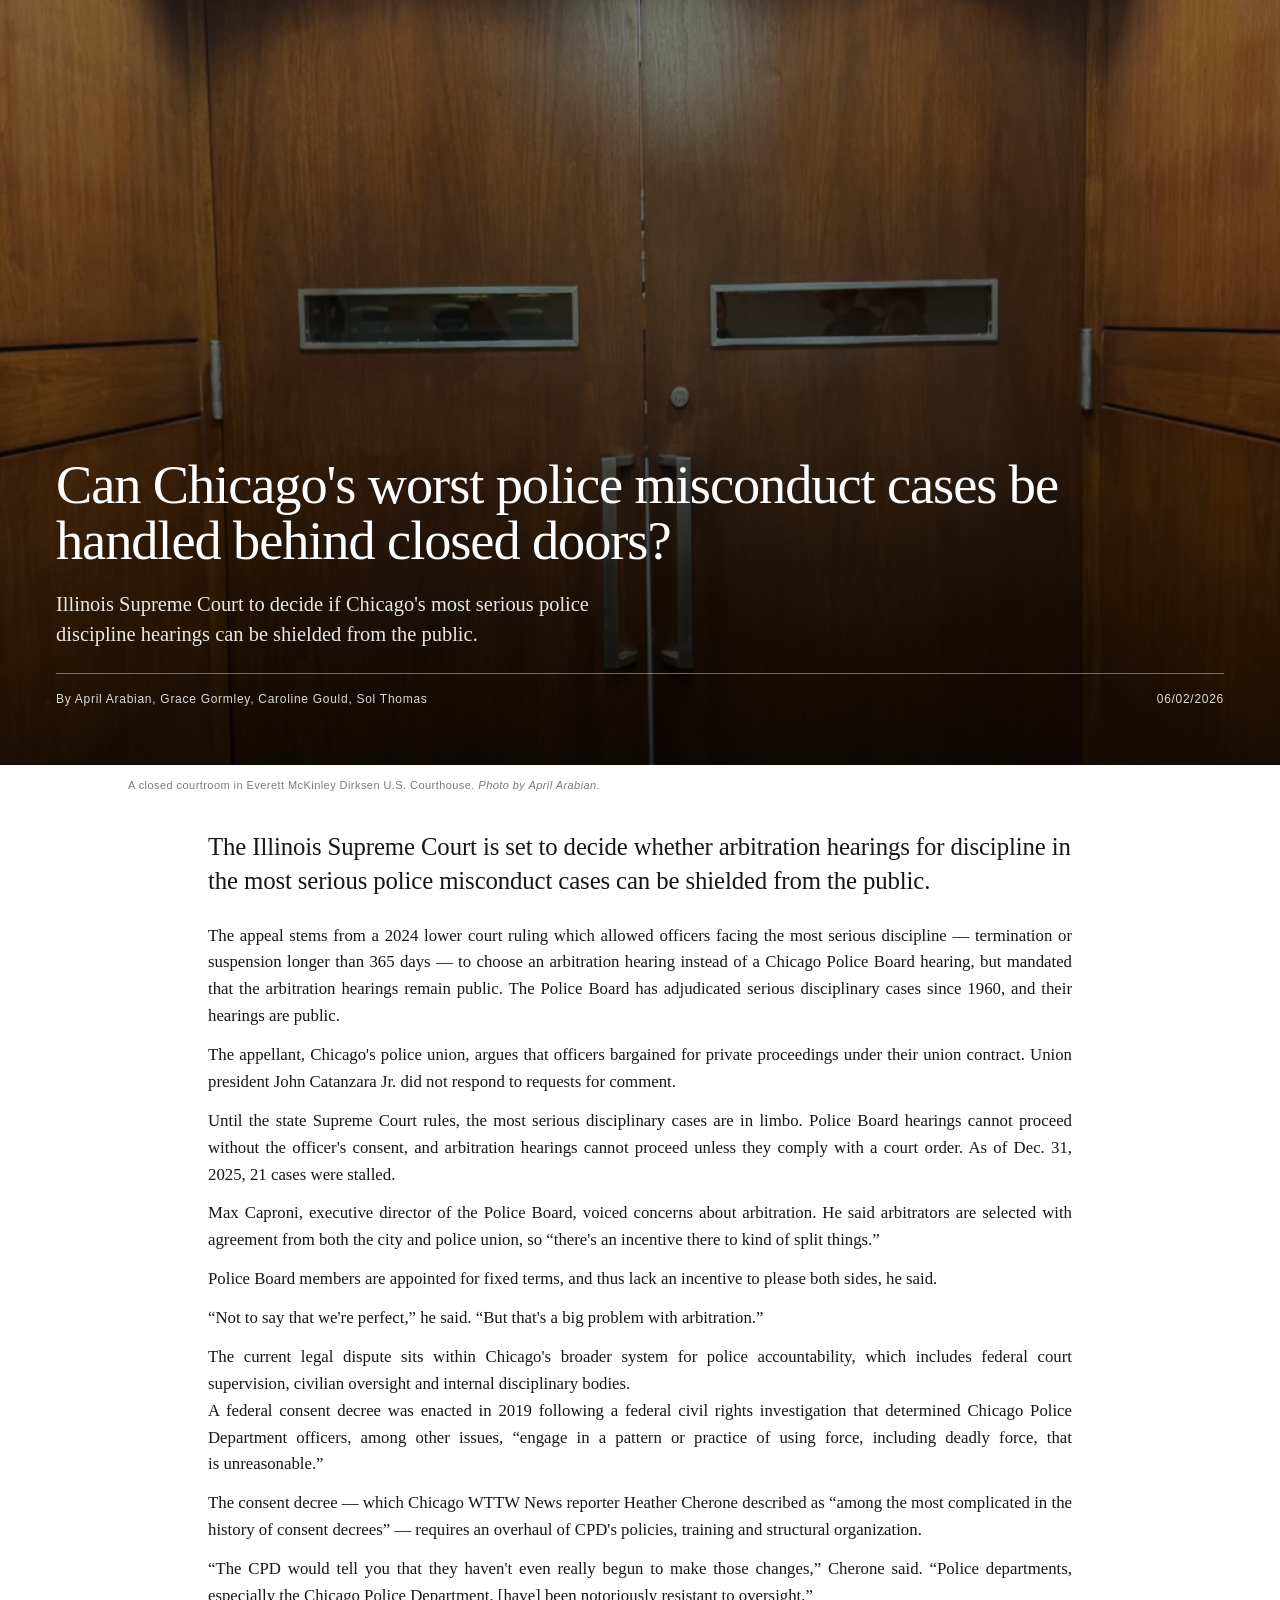
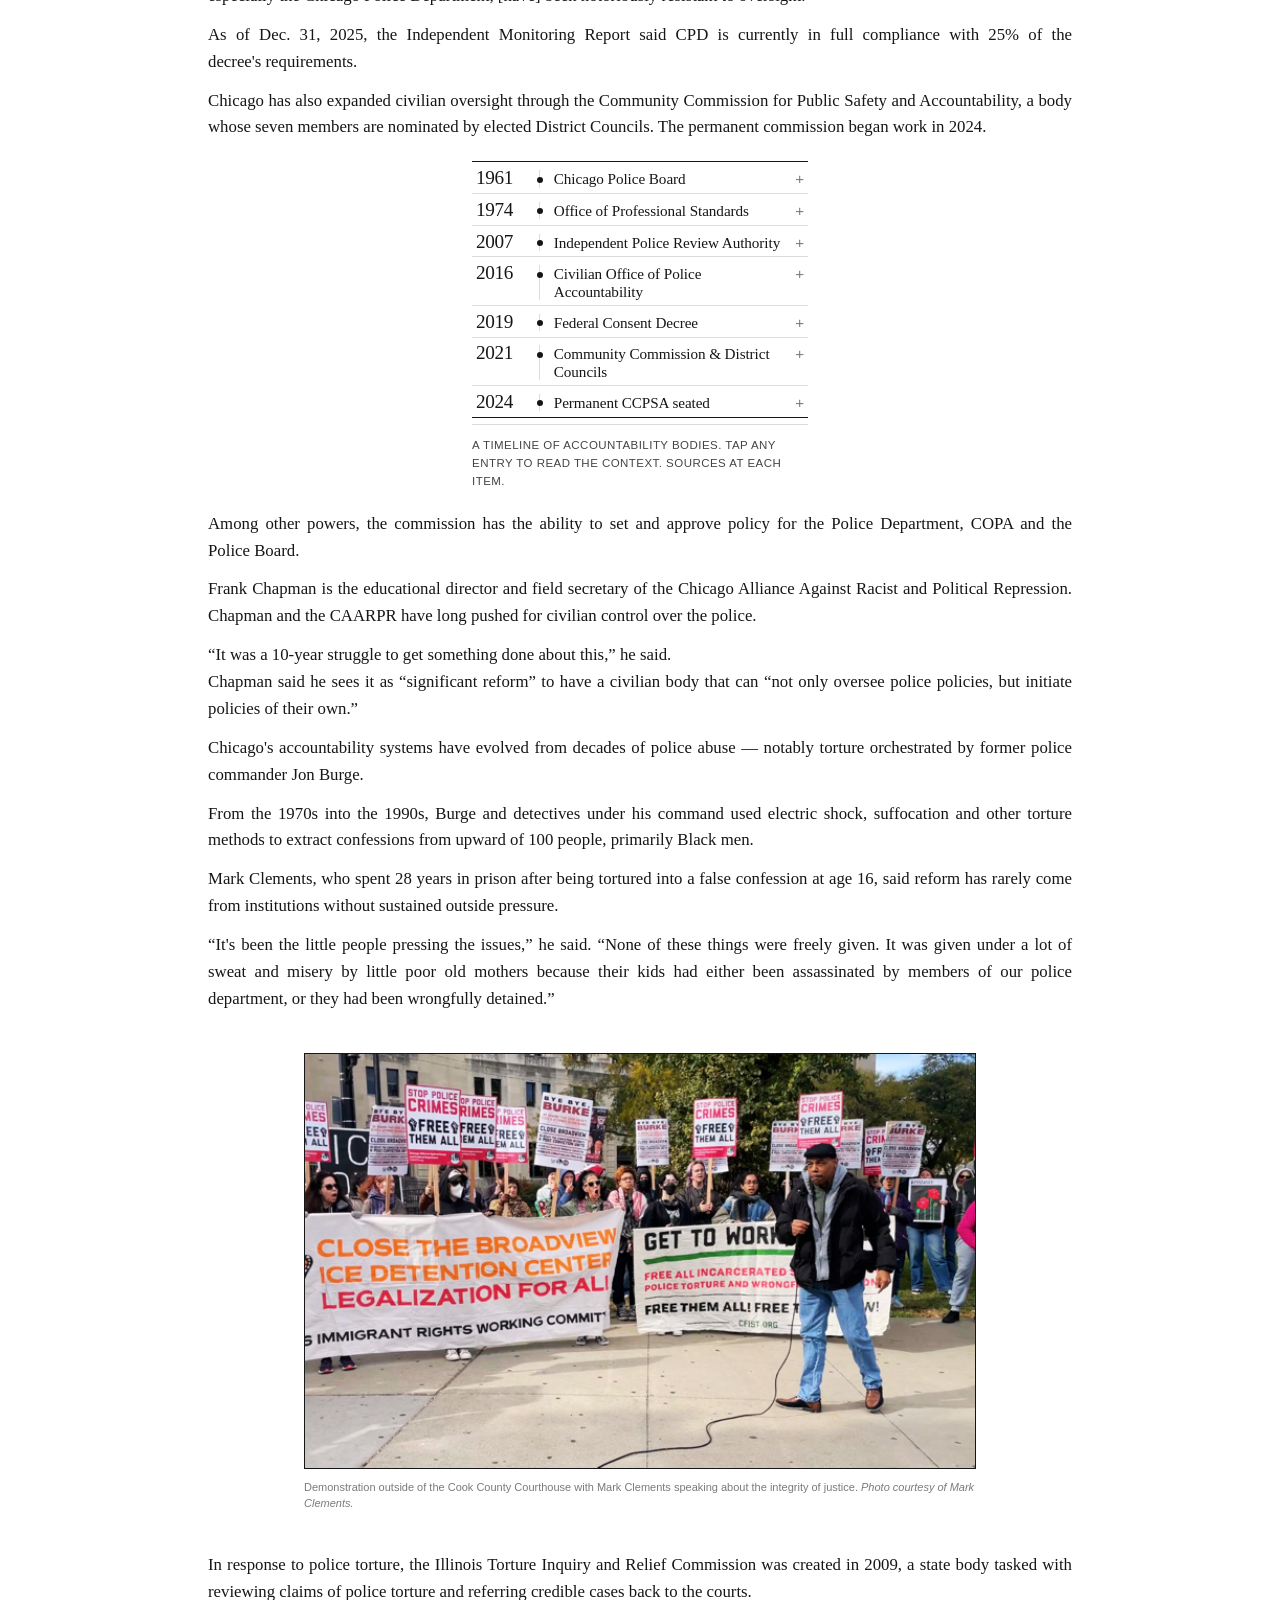
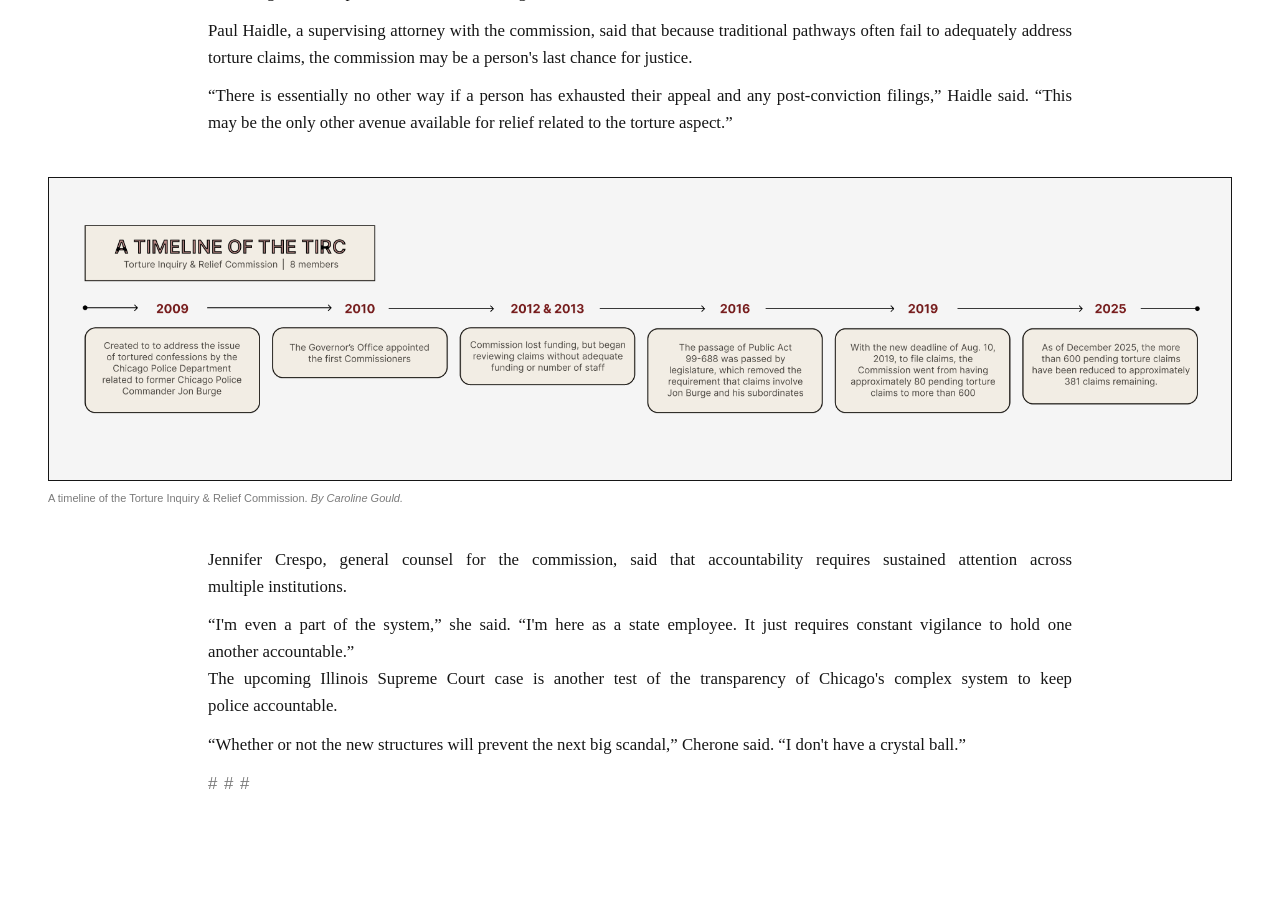
==== court-watchers-article.html @ cd98512e "Restructure as journalism article; archive unused assets Rebuilds the site as a narrative article (h" ====
<!doctype html>
<html lang="en">
<head>
  <meta charset="utf-8">
  <meta name="viewport" content="width=device-width,initial-scale=1">
  <title>Can Chicago's worst police misconduct cases be handled behind closed doors?</title>
  <meta name="description" content="The Illinois Supreme Court is set to decide whether arbitration hearings for the most serious Chicago police discipline cases can be shielded from the public.">

  <style>
/* =========================================================================
   FILE 01 / CHICAGO POLICE / styles.css
   Editorial-brutalist FOIA dossier. Ivory paper, heavy ink, redaction motif.
   ========================================================================= */

:root {
  --paper: #FFFFFF;
  --paper-shadow: #F4F4F4;
  --ink: #161616;
  --ink-secondary: #444444;
  --ink-tertiary: #7A7A7A;
  --rule: rgba(22, 22, 22, 0.15);
  --rule-strong: rgba(22, 22, 22, 0.4);
  --redact: #161616;
  --blood: #7A1F1F;
  --crew-burge: #161616;
  --crew-guevara: #7A1F1F;
  --crew-other: #B8B8B8;

  --serif-display: Georgia, "Times New Roman", serif;
  --serif-body: Georgia, "Times New Roman", serif;
  --mono: -apple-system, BlinkMacSystemFont, "Segoe UI", Roboto, "Helvetica Neue", Arial, sans-serif;

  --measure: 38rem;
  --gutter: clamp(1.25rem, 4vw, 3rem);
  --section-pad: clamp(5rem, 11vh, 9rem);
}

* { box-sizing: border-box; }

html { scroll-behavior: smooth; }

@media (prefers-reduced-motion: reduce) {
  html { scroll-behavior: auto; }
  *, *::before, *::after { animation-duration: 0.001ms !important; transition-duration: 0.001ms !important; }
}

body {
  margin: 0;
  background: var(--paper);
  color: var(--ink);
  font-family: var(--serif-body);
  font-size: 18px;
  line-height: 1.55;
  font-feature-settings: "kern", "liga", "onum";
  text-rendering: optimizeLegibility;
  -webkit-font-smoothing: antialiased;
  overflow-x: hidden;
}

a { color: var(--ink); text-underline-offset: 3px; text-decoration-thickness: 1px; }
a:hover { text-decoration-thickness: 2px; }

::selection { background: var(--ink); color: var(--paper); }

/* -- Paper grain overlay (disabled for clean white background) ----------- */
.grain { display: none; }

/* -- File label removed -------------------------------------------------- */
.file-label { display: none; }

/* -- Main typography ------------------------------------------------------- */
.story__title {
  font-family: var(--serif-display);
  font-weight: 400;
  font-size: clamp(2rem, 5.2vw, 3.6rem);
  line-height: 1.02;
  letter-spacing: -0.018em;
  margin: 0 0 1.6rem;
  font-variation-settings: "opsz" 80;
}

.lede {
  font-size: clamp(1.1rem, 1.6vw, 1.3rem);
  line-height: 1.5;
  color: var(--ink);
  font-style: normal;
  border-left: 2px solid var(--ink);
  padding-left: 1.25rem;
  margin: 0 0 1.8rem;
}

.prose {
  max-width: var(--measure);
  margin: 0 auto 3rem;
  padding: 0 var(--gutter);
  width: 100%;
}
.prose--narrow { max-width: 34rem; }
.prose p { margin: 0 0 1.2rem; }
.prose strong { font-weight: 400; }
.prose em { font-style: italic; }

.pull {
  font-family: var(--serif-display);
  font-weight: 400;
  font-style: italic;
  font-size: clamp(1.4rem, 3vw, 2.1rem);
  line-height: 1.2;
  margin: 2.5rem 0;
  color: var(--ink);
  border-top: 1px solid var(--ink);
  border-bottom: 1px solid var(--ink);
  padding: 1.4rem 0;
  text-align: left;
}
.pull--blood { color: var(--blood); border-color: var(--blood); }

.ink-tag {
  font-family: var(--mono);
  font-size: 0.78em;
  letter-spacing: 0.05em;
  text-transform: uppercase;
  padding: 0.05em 0.45em;
  background: var(--ink);
  color: var(--paper);
  border-radius: 1px;
  white-space: nowrap;
}
.ink-tag--guevara { background: var(--blood); }

/* -- Simple-code download button ------------------------------------------ */
.simple-code-btn {
  display: inline-flex;
  align-items: center;
  gap: 0.5rem;
  margin-top: 1rem;
  padding: 0.3rem 0.7rem 0.32rem;
  font-family: var(--mono);
  font-size: 0.72rem;
  letter-spacing: 0.08em;
  text-transform: uppercase;
  color: var(--ink);
  background: transparent;
  border: 1px solid var(--ink);
  border-radius: 1px;
  text-decoration: none;
  vertical-align: 2px;
  transition: background 0.15s ease, color 0.15s ease;
}
.simple-code-btn:hover,
.simple-code-btn:focus-visible {
  background: var(--ink);
  color: var(--paper);
  outline: none;
}
.simple-code-btn__tag {
  font-weight: 400;
  font-size: 0.85rem;
  line-height: 1;
}

/* -- Chapter mark --------------------------------------------------------- */
.chapter {
  display: grid;
  grid-template-columns: auto 1fr auto;
  align-items: center;
  gap: 1.25rem;
  max-width: 70rem;
  margin: 0 auto 2.5rem;
  padding: 0 var(--gutter);
}
.chapter__number {
  font-family: var(--serif-display);
  font-weight: 400;
  font-size: clamp(4rem, 10vw, 6rem);
  line-height: 0.85;
  letter-spacing: -0.04em;
  color: var(--ink);
  font-variation-settings: "opsz" 144;
}
.chapter__rule { height: 1px; background: var(--ink); align-self: end; margin-bottom: 1.2rem; }
.chapter__kicker {
  font-family: var(--mono);
  font-size: 12px;
  letter-spacing: 0.14em;
  text-transform: uppercase;
  color: var(--ink-secondary);
  align-self: end;
  margin-bottom: 1.2rem;
}

/* -- Sections -------------------------------------------------------------- */
.story {
  padding-top: var(--section-pad);
  padding-bottom: var(--section-pad);
  border-top: 1px solid var(--rule);
  position: relative;
}
.story--centerpiece { background: linear-gradient(to bottom, var(--paper) 0%, var(--paper-shadow) 60%, var(--paper) 100%); }
.story--sources { border-top: 2px solid var(--ink); }
.story--kicker { border-top: none; padding-top: 0; }
.story--article { border-top: none; }

/* -- Cover ---------------------------------------------------------------- */
.cover {
  min-height: 100vh;
  display: grid;
  grid-template-rows: auto 1fr auto auto;
  padding: 6rem var(--gutter) 3rem;
  position: relative;
  border-bottom: 1px solid var(--rule);
}
.cover__stamp {
  font-family: var(--mono);
  font-size: 11px;
  letter-spacing: 0.18em;
  text-transform: uppercase;
  display: flex;
  gap: 1.5rem;
  align-self: start;
  justify-self: end;
  border: 1.5px solid var(--ink);
  padding: 0.6rem 1rem;
  color: var(--ink);
  transform: rotate(-1.5deg);
}
.cover__title {
  font-family: var(--serif-display);
  font-weight: 400;
  font-size: clamp(2rem, 5.5vw, 4.5rem);
  line-height: 0.95;
  letter-spacing: -0.025em;
  margin: 2rem 0;
  font-variation-settings: "opsz" 144;
  color: var(--ink);
  align-self: center;
}
.cover__line { display: block; }
.cover__line--1 { font-weight: 400; font-style: italic; font-size: 0.42em; letter-spacing: 0.02em; color: var(--ink-secondary); margin-bottom: 0.4em; }
.cover__line--3 { padding-left: 1.2em; }
.cover__line--4 em { font-weight: 400; font-style: italic; color: var(--blood); }
.cover__line--5 { font-size: 0.42em; font-weight: 400; font-style: italic; color: var(--ink-secondary); letter-spacing: 0.02em; margin-top: 0.4em; padding-left: 1.2em; }
.cover__line--6 { font-size: 0.42em; font-weight: 400; font-style: italic; color: var(--ink-secondary); letter-spacing: 0.02em; padding-left: 1.2em; }
.cover__deck {
  max-width: 32rem;
  font-size: 1.1rem;
  line-height: 1.55;
  color: var(--ink-secondary);
  margin: 0;
}
.cover__meta {
  display: grid;
  grid-template-columns: repeat(auto-fit, minmax(11rem, 1fr));
  gap: 0.8rem 2rem;
  margin-top: 2.5rem;
  padding-top: 1.2rem;
  border-top: 1px solid var(--ink);
  font-family: var(--mono);
  font-size: 12px;
  letter-spacing: 0.04em;
  text-transform: uppercase;
}
.cover__meta > div { display: flex; flex-direction: column; gap: 0.25rem; }
.cover__meta-label { color: var(--ink-tertiary); font-size: 10px; }

/* -- Charts (shared) ------------------------------------------------------ */
.chart {
  margin: 2.5rem auto 2rem;
  padding: 0 var(--gutter);
  max-width: 78rem;
}
.chart--ledger { max-width: 92rem; }
.chart--inversion { max-width: 84rem; }
.chart--categories { max-width: 70rem; }
.chart--censored { max-width: 70rem; }

.chart__canvas { width: 100%; }
.chart__canvas svg { display: block; width: 100%; height: auto; overflow: visible; }

.chart__cap {
  margin-top: 1rem;
  font-family: var(--mono);
  font-size: 11.5px;
  letter-spacing: 0.04em;
  text-transform: uppercase;
  color: var(--ink-secondary);
  display: flex;
  gap: 0.9rem;
  align-items: baseline;
  border-top: 1px solid var(--rule);
  padding-top: 0.75rem;
}
.chart__cap-num {
  font-weight: 400;
  color: var(--ink);
  border-right: 1px solid var(--rule-strong);
  padding-right: 0.9rem;
  flex-shrink: 0;
}

/* -- D3 chart text styling ------------------------------------------------ */
.chart text {
  font-family: var(--mono);
  font-size: 11px;
  fill: var(--ink-secondary);
  letter-spacing: 0.04em;
}
.chart .axis-tick { fill: var(--ink-tertiary); font-size: 10.5px; text-transform: uppercase; }
.chart .annotation { fill: var(--ink); font-size: 11.5px; }
.chart .annotation--name { font-family: var(--serif-display); font-size: 14px; font-style: italic; font-weight: 400; }
.chart .annotation--blood { fill: var(--blood); }
.chart .axis path, .chart .axis line { stroke: var(--rule); shape-rendering: crispEdges; }
.chart .axis-base { stroke: var(--ink); stroke-width: 1; }

/* -- §01 LEDGER specific -------------------------------------------------- */
.chart--ledger .dot { transition: r 0.15s ease; }
.chart--ledger .leader { stroke: var(--ink); stroke-width: 0.6; fill: none; }
.chart--ledger .leader--blood { stroke: var(--blood); }

/* -- §02 CENSORED specific ------------------------------------------------ */
.chart--censored .redact-bar {
  cursor: pointer;
  transition: opacity 0.4s ease;
}
.chart--censored .redact-bar.is-revealed { opacity: 0.18; }
.chart--censored .redact-label {
  font-family: var(--mono);
  font-size: 12px;
  fill: var(--paper);
  letter-spacing: 0.1em;
  text-transform: uppercase;
  font-weight: 400;
  pointer-events: none;
}
.chart--censored .redact-label tspan { display: block; }
.chart--censored .bar { fill: var(--ink); }
.chart--censored .bar-pre { fill: var(--ink-tertiary); }
.chart--censored .reveal-hint {
  font-family: var(--mono);
  font-size: 10.5px;
  fill: var(--ink-secondary);
  letter-spacing: 0.1em;
  text-transform: uppercase;
}

/* -- §03 INVERSION specific ----------------------------------------------- */
.chart--inversion .band-rule { stroke: var(--rule); stroke-width: 0.5; stroke-dasharray: 2 3; }
.chart--inversion .ramp-line { fill: none; stroke: var(--ink); stroke-width: 1.5; }
.chart--inversion .ramp-dot { fill: var(--ink); }
.chart--inversion .ramp-dot--blood { fill: var(--blood); }
.chart--inversion .stack-segment { stroke: var(--paper); stroke-width: 1; }
.chart--inversion .stack-label { fill: var(--paper); font-weight: 400; font-size: 11px; }
.chart--inversion .stack-label--outside { fill: var(--ink); }
.chart--inversion .ramp-callout-num {
  font-family: var(--serif-display);
  font-size: 28px;
  font-weight: 400;
  fill: var(--ink);
  font-variation-settings: "opsz" 144;
}
.chart--inversion .ramp-callout-num--blood { fill: var(--blood); }

/* -- §04 CATEGORIES specific ---------------------------------------------- */
.chart--categories .cat-bar-burge { fill: var(--ink); }
.chart--categories .cat-bar-guevara { fill: var(--blood); }
.chart--categories .cat-label {
  font-family: var(--serif-body);
  font-size: 13px;
  fill: var(--ink);
  letter-spacing: 0;
  text-transform: none;
}
.chart--categories .cat-count {
  font-family: var(--mono);
  font-size: 11px;
  fill: var(--ink-secondary);
}
.chart--categories .connector {
  fill: none;
  stroke: var(--ink);
  stroke-width: 0.6;
  stroke-opacity: 0.55;
}
.chart--categories .crew-header {
  font-family: var(--mono);
  font-size: 12px;
  letter-spacing: 0.15em;
  text-transform: uppercase;
  font-weight: 400;
}

/* -- §05 LOOKUP ----------------------------------------------------------- */
.lookup {
  max-width: 70rem;
  margin: 0 auto;
  padding: 0 var(--gutter);
}
.lookup__search {
  display: flex;
  align-items: stretch;
  border: 1.5px solid var(--ink);
  background: var(--paper);
  margin-bottom: 0.5rem;
}
.lookup__label {
  font-family: var(--mono);
  font-size: 11px;
  letter-spacing: 0.18em;
  text-transform: uppercase;
  padding: 0.85rem 1rem;
  background: var(--ink);
  color: var(--paper);
  display: flex;
  align-items: center;
}
.lookup__search input {
  flex: 1;
  border: 0;
  background: transparent;
  font-family: var(--serif-body);
  font-size: 1.05rem;
  padding: 0.65rem 1rem;
  color: var(--ink);
  outline: none;
}
.lookup__search input::placeholder { color: var(--ink-tertiary); font-style: italic; }
.lookup__count {
  font-family: var(--mono);
  font-size: 11px;
  letter-spacing: 0.1em;
  text-transform: uppercase;
  color: var(--ink-secondary);
  margin-bottom: 1rem;
  text-align: right;
}
.lookup__table-wrap {
  max-height: 70vh;
  overflow: auto;
  border-top: 1px solid var(--ink);
  border-bottom: 1px solid var(--ink);
}
.lookup table {
  width: 100%;
  border-collapse: collapse;
  font-family: var(--serif-body);
  font-size: 15px;
}
.lookup th {
  position: sticky;
  top: 0;
  background: var(--paper);
  z-index: 1;
  text-align: left;
  font-family: var(--mono);
  font-size: 10.5px;
  letter-spacing: 0.14em;
  text-transform: uppercase;
  font-weight: 400;
  color: var(--ink);
  padding: 0.8rem 0.75rem 0.6rem;
  border-bottom: 1.5px solid var(--ink);
}
.lookup td {
  padding: 0.55rem 0.75rem;
  border-bottom: 1px solid var(--rule);
  vertical-align: baseline;
}
.lookup tr.is-crew { background: rgba(21, 19, 15, 0.04); }
.lookup .num { font-family: var(--mono); font-size: 13.5px; font-variant-numeric: tabular-nums; }
.lookup .num--blood { color: var(--blood); }
.lookup .rank { color: var(--ink-tertiary); width: 4rem; }
.lookup .rank a { text-decoration: none; color: inherit; }
.lookup .rank a:hover { color: var(--ink); text-decoration: underline; }
.lookup .name { font-weight: 400; }
.lookup .crew-badge {
  display: inline-block;
  font-family: var(--mono);
  font-size: 10px;
  letter-spacing: 0.1em;
  text-transform: uppercase;
  padding: 0.1em 0.45em;
  margin-left: 0.5em;
  vertical-align: 1px;
  border-radius: 1px;
  color: var(--paper);
}
.lookup .crew-badge--burge { background: var(--ink); }
.lookup .crew-badge--guevara { background: var(--blood); }
.lookup .empty {
  padding: 2rem 1rem;
  text-align: center;
  font-style: italic;
  color: var(--ink-secondary);
}

/* -- §04 COMPLIANCE ------------------------------------------------------- */
.chart--compliance { max-width: 72rem; }
.chart--compliance .compliance-label {
  font-family: var(--serif-body);
  font-size: 14px;
  fill: var(--ink);
  letter-spacing: 0;
  text-transform: none;
}
.chart--compliance .compliance-sub {
  font-family: var(--mono);
  font-size: 10.5px;
  fill: var(--ink-tertiary);
  letter-spacing: 0.08em;
  text-transform: uppercase;
}
.chart--compliance .compliance-pct {
  font-family: var(--mono);
  font-size: 11px;
  letter-spacing: 0.04em;
}

/* -- §05 ACCOUNTABILITY MAP ----------------------------------------------- */
.chart--map { max-width: 78rem; }

.map__legend {
  display: flex;
  flex-wrap: wrap;
  gap: 1.5rem 2rem;
  font-family: var(--mono);
  font-size: 11px;
  letter-spacing: 0.08em;
  text-transform: uppercase;
  color: var(--ink-secondary);
  margin-bottom: 1.4rem;
  padding-bottom: 1rem;
  border-bottom: 1px solid var(--rule);
}
.map__legend-item { display: inline-flex; align-items: center; gap: 0.55rem; }
.map__swatch {
  display: inline-block;
  width: 28px;
  height: 0;
  border-top: 2px solid var(--ink);
}
.map__swatch--dashed { border-top-style: dashed; }
.map__swatch--blood  { border-top-color: var(--blood); }

.map__svg { width: 100%; height: auto; display: block; }
.map__img { display: block; width: 100%; height: auto; }

/* Inline figure variants: sit centered in the flow, no wrapping */
.chart--inline {
  float: none;
  width: 100%;
  max-width: 36rem;
  margin: 1.25rem auto;
  display: block;
}
.chart--inline .chart__cap { margin-top: 0.4rem; }

.article-photo--inline {
  float: none;
  width: 100%;
  max-width: 36rem;
  margin: 1.25rem auto;
  padding: 0;
  display: block;
}
.article-photo.article-photo--wide {
  width: calc(100vw - 6rem);
  max-width: calc(100vw - 6rem);
  padding: 0;
  margin-left: calc(50% - 50vw + 3rem);
  margin-right: calc(50% - 50vw + 3rem);
}

/* Timeline inline variant — narrower year column, smaller text, tighter rhythm */
.chart--timeline.chart--inline {
  width: 28rem;
  max-width: 50%;
}
.chart--timeline.chart--inline .timeline { font-size: 0.85em; }
.chart--timeline.chart--inline .timeline__entry {
  grid-template-columns: 3.2rem 1fr;
  gap: 0.75rem;
  padding: 0.3rem 0.25rem;
  align-items: baseline;
}
.chart--timeline.chart--inline .timeline__year {
  font-size: 1.2rem;
  padding-top: 0;
  line-height: 1.1;
}
.chart--timeline.chart--inline .timeline__body { padding-left: 0.85rem; border-left-color: var(--rule); }
.chart--timeline.chart--inline .timeline__body::before { top: 0.4rem; width: 6px; height: 6px; left: -3.5px; }
.chart--timeline.chart--inline .timeline__title {
  font-size: 0.95rem;
  line-height: 1.15;
}
.chart--timeline.chart--inline .timeline__title::after { font-size: 0.95rem; }
.chart--timeline.chart--inline .timeline__body p { font-size: 0.82rem; line-height: 1.45; text-align: left; hyphens: manual; }
.chart--timeline.chart--inline .timeline__body[open] .timeline__title { margin-bottom: 0.35rem; }

@media (max-width: 720px) {
  .chart--inline,
  .article-photo--inline,
  .chart--timeline.chart--inline {
    float: none;
    width: auto;
    max-width: none;
    margin: 1.5rem 0;
  }
  .chart--timeline.chart--inline .timeline__entry {
    grid-template-columns: 6rem 1fr;
  }
}

.map__svg .map__box {
  fill: var(--paper);
  stroke: var(--ink);
  stroke-width: 1.25;
}
.map__svg .map__box--strong { stroke-width: 2; fill: var(--paper-shadow); }
.map__svg .map__box--inner { fill: rgba(21, 19, 15, 0.04); stroke-dasharray: 0; }
.map__svg .map__box--outer { fill: none; stroke: var(--ink); stroke-width: 1; stroke-dasharray: 4 3; }
.map__svg .map__box--sidecar { fill: var(--paper-shadow); stroke: var(--ink); stroke-width: 1; }

.map__svg .map__box-title {
  font-family: var(--serif-display);
  font-weight: 400;
  font-size: 14px;
  fill: var(--ink);
  text-anchor: middle;
  font-variation-settings: "opsz" 144;
  letter-spacing: 0.02em;
  text-transform: uppercase;
}
.map__svg .map__box-title--lg { font-size: 22px; letter-spacing: 0.04em; }

.map__svg .map__box-sub {
  font-family: var(--mono);
  font-size: 10.5px;
  fill: var(--ink-secondary);
  text-anchor: middle;
  letter-spacing: 0.04em;
}
.map__svg .map__box-sub--em { font-style: italic; fill: var(--ink); }

.map__svg .map__container-label {
  font-family: var(--mono);
  font-size: 10px;
  fill: var(--ink);
  letter-spacing: 0.18em;
  text-transform: uppercase;
  font-weight: 400;
}

.map__svg .map__tier-tag {
  font-family: var(--mono);
  font-size: 10px;
  fill: var(--ink-tertiary);
  letter-spacing: 0.2em;
  text-transform: uppercase;
  font-weight: 400;
}
.map__svg .map__tier-name {
  font-family: var(--serif-display);
  font-size: 14px;
  fill: var(--ink-secondary);
  font-style: italic;
}

.map__svg .map__arrow {
  fill: none;
  stroke: var(--ink);
  stroke-width: 1.2;
}
.map__svg .map__arrow--solid  { stroke: var(--ink); }
.map__svg .map__arrow--dashed { stroke: var(--ink); stroke-dasharray: 5 4; }
.map__svg .map__arrow--blood  { stroke: var(--blood); stroke-width: 1.4; }
.map__svg .map__arrow--thin   { stroke: var(--ink-tertiary); stroke-width: 0.8; stroke-dasharray: 2 3; }

.map__svg .map__arrow-label {
  font-family: var(--mono);
  font-size: 10px;
  fill: var(--ink-secondary);
  letter-spacing: 0.04em;
}
.map__svg .map__arrow-label--blood { fill: var(--blood); }

.map__svg .map__arrow-group { pointer-events: bounding-box; cursor: help; }
.map__svg .map__arrow-group .map__arrow-label {
  opacity: 0;
  transition: opacity 0.18s ease;
}
.map__svg .map__arrow-group:hover .map__arrow-label,
.map__svg .map__arrow-group:focus-within .map__arrow-label { opacity: 1; }

@media (max-width: 720px) {
  .map__legend { font-size: 10px; gap: 0.8rem 1.2rem; }
  .map__svg .map__box-title { font-size: 12px; }
  .map__svg .map__box-title--lg { font-size: 16px; }
  .map__svg .map__box-sub { font-size: 9px; }
  .map__svg .map__arrow-label { font-size: 9px; }
}

/* -- §05 TIMELINE --------------------------------------------------------- */
.chart--timeline { max-width: 64rem; }

.timeline {
  list-style: none;
  padding: 0;
  margin: 0;
  border-top: 1.5px solid var(--ink);
  border-bottom: 1.5px solid var(--ink);
}

.timeline__era {
  display: grid;
  grid-template-columns: 8rem 1fr auto;
  align-items: baseline;
  gap: 1.5rem;
  padding: 1.4rem 0 1.2rem;
  border-bottom: 1px solid var(--ink);
  background: var(--paper-shadow);
  padding-left: 1.25rem;
  padding-right: 1.25rem;
  font-family: var(--mono);
  font-size: 11px;
  letter-spacing: 0.16em;
  text-transform: uppercase;
}
.timeline__era-tag {
  font-weight: 400;
  color: var(--ink);
}
.timeline__era-name {
  font-family: var(--serif-display);
  font-style: italic;
  font-weight: 400;
  font-size: 1.25rem;
  letter-spacing: -0.005em;
  text-transform: none;
  color: var(--ink);
}
.timeline__era-span {
  color: var(--ink-secondary);
  font-variant-numeric: tabular-nums;
}

.timeline__entry {
  display: grid;
  grid-template-columns: 8rem 1fr;
  gap: 1.5rem;
  padding: 1.6rem 1.25rem;
  border-bottom: 1px solid var(--rule);
}
.timeline__entry:last-child { border-bottom: 0; }

.timeline__year {
  font-family: var(--serif-display);
  font-weight: 400;
  font-size: 2.4rem;
  line-height: 1;
  letter-spacing: -0.02em;
  color: var(--ink);
  font-variant-numeric: tabular-nums;
  font-variation-settings: "opsz" 144;
  padding-top: 0.1rem;
}
.timeline__entry--blood .timeline__year { color: var(--blood); }

.timeline__body {
  padding-left: 1.5rem;
  border-left: 1px solid var(--rule-strong);
  position: relative;
}
.timeline__body::before {
  content: "";
  position: absolute;
  left: -4.5px;
  top: 0.55rem;
  width: 8px;
  height: 8px;
  background: var(--ink);
  border-radius: 50%;
}
.timeline__entry--blood .timeline__body::before { background: var(--blood); }

/* Collapsible summary — show title only by default, expand on click */
.timeline__title {
  font-family: var(--serif-display);
  font-weight: 400;
  font-size: 1.25rem;
  line-height: 1.2;
  letter-spacing: -0.005em;
  margin: 0;
  color: var(--ink);
  cursor: pointer;
  list-style: none;
  display: flex;
  align-items: baseline;
  justify-content: space-between;
  gap: 0.75rem;
  transition: color 0.15s ease;
}
.timeline__title::-webkit-details-marker { display: none; }
.timeline__title::after {
  content: "+";
  font-family: var(--mono);
  font-size: 1.1rem;
  line-height: 1;
  color: var(--ink-tertiary);
  flex-shrink: 0;
  transition: transform 0.2s ease;
}
.timeline__body[open] .timeline__title::after { content: "−"; }
.timeline__title:hover { color: var(--blood); }
.timeline__title:hover::after { color: var(--blood); }
.timeline__body[open] .timeline__title { margin-bottom: 0.6rem; }
.timeline__body p {
  margin: 0;
  font-size: 1rem;
  line-height: 1.55;
  color: var(--ink-secondary);
}
.timeline__body p strong { color: var(--ink); font-weight: 400; }

.timeline__cite {
  font-family: var(--mono);
  font-size: 0.62em;
  letter-spacing: 0.04em;
  margin-left: 0.1em;
  top: -0.6em;
  position: relative;
  vertical-align: baseline;
  line-height: 0;
}
.timeline__cite a {
  color: var(--blood);
  text-decoration: none;
  padding: 0 0.1em;
  border-bottom: 1px solid transparent;
}
.timeline__cite a + a { margin-left: 0.15em; }
.timeline__cite a:hover { border-bottom-color: var(--blood); }

@media (max-width: 720px) {
  .timeline__era { grid-template-columns: 1fr; gap: 0.3rem; padding-left: 1rem; padding-right: 1rem; }
  .timeline__era-name { font-size: 1.1rem; }
  .timeline__entry { grid-template-columns: 1fr; gap: 0.6rem; padding: 1.3rem 1rem; }
  .timeline__entry::before { display: none; }
  .timeline__body { padding-left: 0; border-left: 0; }
  .timeline__year { font-size: 1.8rem; }
}

/* -- §06 SOURCES ---------------------------------------------------------- */
.cite {
  border-left: 2px solid var(--ink);
  padding: 0.5rem 0 0.5rem 1.4rem;
  margin: 2rem 0;
  font-size: 1.02rem;
  color: var(--ink-secondary);
}
.cite a { color: var(--blood); }
.caveats {
  list-style: none;
  padding: 0;
  margin: 2.5rem 0 0;
  counter-reset: caveat;
  border-top: 1px solid var(--ink);
}
.caveats li {
  display: grid;
  grid-template-columns: 3rem 1fr;
  gap: 1rem;
  padding: 1.1rem 0;
  border-bottom: 1px solid var(--rule);
}
.caveats__num {
  font-family: var(--mono);
  font-size: 12px;
  letter-spacing: 0.08em;
  text-transform: uppercase;
  color: var(--ink-tertiary);
  padding-top: 0.15rem;
}

.colophon {
  margin-top: 4rem;
  padding-top: 1.2rem;
  border-top: 1px solid var(--ink);
  font-family: var(--mono);
  font-size: 11px;
  letter-spacing: 0.1em;
  text-transform: uppercase;
  color: var(--ink-tertiary);
  display: flex;
  justify-content: space-between;
  gap: 1rem;
  flex-wrap: wrap;
  max-width: var(--measure);
  margin-left: auto;
  margin-right: auto;
  padding-left: var(--gutter);
  padding-right: var(--gutter);
}

/* =========================================================================
   ARTICLE FORMAT — hero, prose article, pull quotes, inline photos, explore
   ========================================================================= */

/* -- HERO — full-bleed photo, edge-to-edge ------------------------------- */
.hero {
  max-width: none;
  margin: 0;
  padding: 0 0 clamp(1.5rem, 4vh, 3rem);
}
.hero__photo {
  margin: 0;
  position: relative;
  overflow: hidden;
  width: 100%;
}
/* Dark gradient over the image so the headline reads */
.hero__photo::after {
  content: "";
  position: absolute;
  inset: 0;
  background:
    linear-gradient(
      to bottom,
      rgba(0,0,0,0.35) 0%,
      rgba(0,0,0,0.45) 45%,
      rgba(0,0,0,0.78) 100%
    );
  pointer-events: none;
}
.hero__img {
  display: block;
  width: 100%;
  height: auto;
  max-height: 85vh;
  object-fit: cover;
  filter: brightness(0.78) contrast(1.02);
}
/* Headline + dek + byline sit over the photo */
.hero__overlay {
  position: absolute;
  inset: auto 0 0 0;
  z-index: 2;
  padding: clamp(1.5rem, 5vw, 3.5rem);
  color: #FFFFFF;
}
.hero__overlay .hero__kicker { color: #F2BABA; }
.hero__overlay .hero__headline { color: #FFFFFF; }
.hero__overlay .hero__dek { color: rgba(255,255,255,0.9); }
.hero__overlay .hero__byline {
  color: rgba(255,255,255,0.85);
  border-top: 1px solid rgba(255,255,255,0.4);
}
.hero__placeholder {
  display: none;
  width: 100%;
  height: 56vh;
  background: var(--paper-shadow);
  border: 1px dashed var(--ink-tertiary);
  flex-direction: column;
  align-items: center;
  justify-content: center;
  gap: 0.5rem;
  font-family: var(--mono);
  color: var(--ink-tertiary);
  letter-spacing: 0.18em;
  text-transform: uppercase;
}
.hero__placeholder small { font-size: 10px; letter-spacing: 0.1em; opacity: 0.7; }
.hero__caption {
  margin: 0.75rem auto 0;
  padding: 0 var(--gutter);
  max-width: 70rem;
  font-family: var(--mono);
  font-size: 11px;
  color: var(--ink-tertiary);
  letter-spacing: 0.04em;
}
.credit { font-style: italic; }

.hero__text {
  max-width: 48rem;
  margin: 0 auto;
}
.hero__kicker {
  font-family: var(--mono);
  font-size: 11px;
  letter-spacing: 0.22em;
  text-transform: uppercase;
  color: var(--blood);
  margin: 0 0 1rem;
}
.hero__headline {
  font-family: var(--serif-display);
  font-weight: 400;
  font-size: clamp(2rem, 4.8vw, 3.4rem);
  line-height: 1.04;
  letter-spacing: -0.02em;
  color: var(--ink);
  margin: 0 0 1.25rem;
  font-variation-settings: "opsz" 96;
}
.hero__dek {
  font-family: var(--serif-body);
  font-size: clamp(1.1rem, 1.6vw, 1.35rem);
  line-height: 1.45;
  color: var(--ink-secondary);
  margin: 0 0 1.5rem;
  max-width: 36rem;
}
.hero__byline {
  font-family: var(--mono);
  font-size: 12px;
  letter-spacing: 0.06em;
  color: var(--ink-secondary);
  margin: 0;
  padding-top: 1rem;
  border-top: 1px solid var(--rule);
  display: flex;
  justify-content: space-between;
  align-items: baseline;
  gap: 1rem;
}
.hero__date { white-space: nowrap; }

.endmark {
  text-align: center;
  font-family: var(--mono);
  letter-spacing: 0.4em;
  color: var(--ink-tertiary);
  margin-top: 2rem;
}

/* -- ARTICLE STORY SECTIONS ----------------------------------------------- */
.story--article {
  padding-top: 0;
  padding-bottom: 0;
}
/* Drop the clearfix between consecutive article sections so a float from the
   previous section can extend into the next, letting the next section's first
   paragraph wrap around the tail of the float instead of starting below it. */
.story--article .prose.article::after { content: none; }
/* Re-enable clearing only after the last article section (so floats don't bleed
   into Explore More / Sources, which have their own visual frame). */
.story--article:not(:has(+ .story--article)) .prose.article::after {
  content: "";
  display: block;
  clear: both;
}
/* Last paragraph in each article prose carries no bottom margin */
.prose.article > p:last-child { margin-bottom: 0; }
.story--article .prose,
.prose.article {
  max-width: 60rem;
  margin-bottom: 0;
}
.story--article .prose.article::after,
.prose.article::after {
  content: "";
  display: block;
  clear: both;
}
.prose.article p {
  font-size: 1.05rem;
  line-height: 1.6;
  margin: 0 0 0.75rem;
  text-align: justify;
  text-justify: inter-word;
  hyphens: auto;
  -webkit-hyphens: auto;
  text-wrap: pretty;
  orphans: 2;
  widows: 2;
}
.prose.article p.lede { text-align: left; hyphens: manual; }
.prose.article p.lede {
  font-family: var(--serif-display);
  font-size: clamp(1.25rem, 2vw, 1.55rem);
  line-height: 1.35;
  font-weight: 400;
  color: var(--ink);
  margin: 0 0 1.6rem;
  border-left: none;
  padding-left: 0;
  font-style: normal;
  letter-spacing: -0.005em;
}

/* -- PULL QUOTES — float right, body text wraps around -------------------- */
.pull-quote {
  float: right;
  width: 22rem;
  max-width: 45%;
  margin: 0.3rem 0 0.9rem 1.6rem;
  padding: 0.4rem 0 0.6rem 1rem;
  border-left: 2px solid var(--blood);
  font-family: var(--serif-display);
  font-style: italic;
  font-size: clamp(1rem, 1.3vw, 1.2rem);
  line-height: 1.25;
  color: var(--ink);
  shape-outside: margin-box;
  shape-margin: 0.4rem;
}
.pull-quote cite {
  display: block;
  margin-top: 0.7rem;
  font-family: var(--mono);
  font-style: normal;
  font-size: 11px;
  letter-spacing: 0.06em;
  color: var(--ink-tertiary);
  text-transform: uppercase;
}
.pull-quote--left {
  float: left;
  margin: 0.3rem 1.6rem 0.9rem 0;
  padding: 0.4rem 1rem 0.6rem 0;
  border-left: none;
  border-right: 2px solid var(--blood);
  text-align: right;
}
.pull-quote--left cite {
  text-align: right;
}

@media (max-width: 720px) {
  .pull-quote,
  .pull-quote--left {
    float: none;
    width: auto;
    max-width: none;
    margin: 1.5rem 0;
    padding: 0.6rem 0 0.8rem 1rem;
    border-right: none;
    border-left: 2px solid var(--blood);
    text-align: left;
  }
  .pull-quote--left cite { text-align: left; }
}
.kicker-quote {
  margin: 1.5rem 0 0;
  padding: 1.5rem 0;
  border-top: 1px solid var(--ink);
  border-bottom: 1px solid var(--ink);
  font-family: var(--serif-display);
  font-style: italic;
  font-size: clamp(1.3rem, 2.4vw, 1.8rem);
  line-height: 1.3;
  color: var(--ink);
}

/* -- INLINE ARTICLE PHOTO ------------------------------------------------- */
.article-photo {
  max-width: 48rem;
  margin: 2.5rem auto;
  padding: 0 var(--gutter);
  position: relative;
}
.article-photo__img {
  display: block;
  width: 100%;
  height: auto;
  border: 1px solid var(--ink);
}
.article-photo__placeholder {
  display: none;
  width: 100%;
  height: 40vh;
  background: var(--paper-shadow);
  border: 1px dashed var(--ink-tertiary);
  flex-direction: column;
  align-items: center;
  justify-content: center;
  gap: 0.5rem;
  font-family: var(--mono);
  color: var(--ink-tertiary);
  letter-spacing: 0.18em;
  text-transform: uppercase;
}
.article-photo__placeholder small { font-size: 10px; letter-spacing: 0.1em; opacity: 0.7; }
.article-photo__caption {
  margin-top: 0.6rem;
  font-family: var(--mono);
  font-size: 11px;
  line-height: 1.5;
  color: var(--ink-tertiary);
}
.article-photo__caption strong {
  font-weight: 400;
  color: var(--ink);
  display: block;
  margin-bottom: 0.25rem;
}

/* -- EXPLORE MORE --------------------------------------------------------- */
.story--explore {
  border-top: 2px solid var(--ink);
  margin-top: clamp(3rem, 8vh, 6rem);
  padding-top: clamp(2.5rem, 6vh, 4rem);
}
.explore-block {
  max-width: 70rem;
  margin: 3rem auto;
  padding: 0 var(--gutter);
}
.explore-block__title {
  font-family: var(--serif-display);
  font-weight: 400;
  font-size: clamp(1.4rem, 2.4vw, 1.9rem);
  line-height: 1.15;
  margin: 0 0 0.8rem;
  color: var(--ink);
  max-width: var(--measure);
}
.explore-block__sub {
  max-width: var(--measure);
  margin: 0 0 1.5rem;
  color: var(--ink-secondary);
}

/* -- Responsive ----------------------------------------------------------- */
@media (max-width: 720px) {
  body { font-size: 17px; }
  .file-label { font-size: 10px; gap: 0.4rem; }
  .file-label__section { padding-left: 0.5rem; }
  .chapter { grid-template-columns: auto 1fr; gap: 0.8rem; }
  .chapter__number { font-size: 3.5rem; }
  .chapter__kicker { grid-column: 1 / -1; align-self: start; margin-bottom: 0; margin-top: -0.4rem; padding-left: 0.2rem; }
  .chapter__rule { display: none; }
  .cover { padding-top: 5rem; }
  .cover__stamp { justify-self: start; transform: rotate(-2.5deg); }
  .cover__title { font-size: 2.2rem; }
}

</style>
</head>
<body>

  <div class="grain" aria-hidden="true"></div>

  <header class="file-label" aria-label="Article metadata">
    <span class="file-label__id">INVESTIGATION</span>
    <span class="file-label__sep">/</span>
    <span class="file-label__where">CHICAGO POLICE</span>
    <span class="file-label__sep">/</span>
    <span class="file-label__when">MAY 2026</span>
    <span class="file-label__sep">/</span>
    <span class="file-label__section" id="file-section">STORY</span>
  </header>

  <main>

    <!-- HERO -->
    <section class="hero" id="hero" data-label="STORY">
      <figure class="hero__photo">
        <img class="hero__img" src="[data-uri]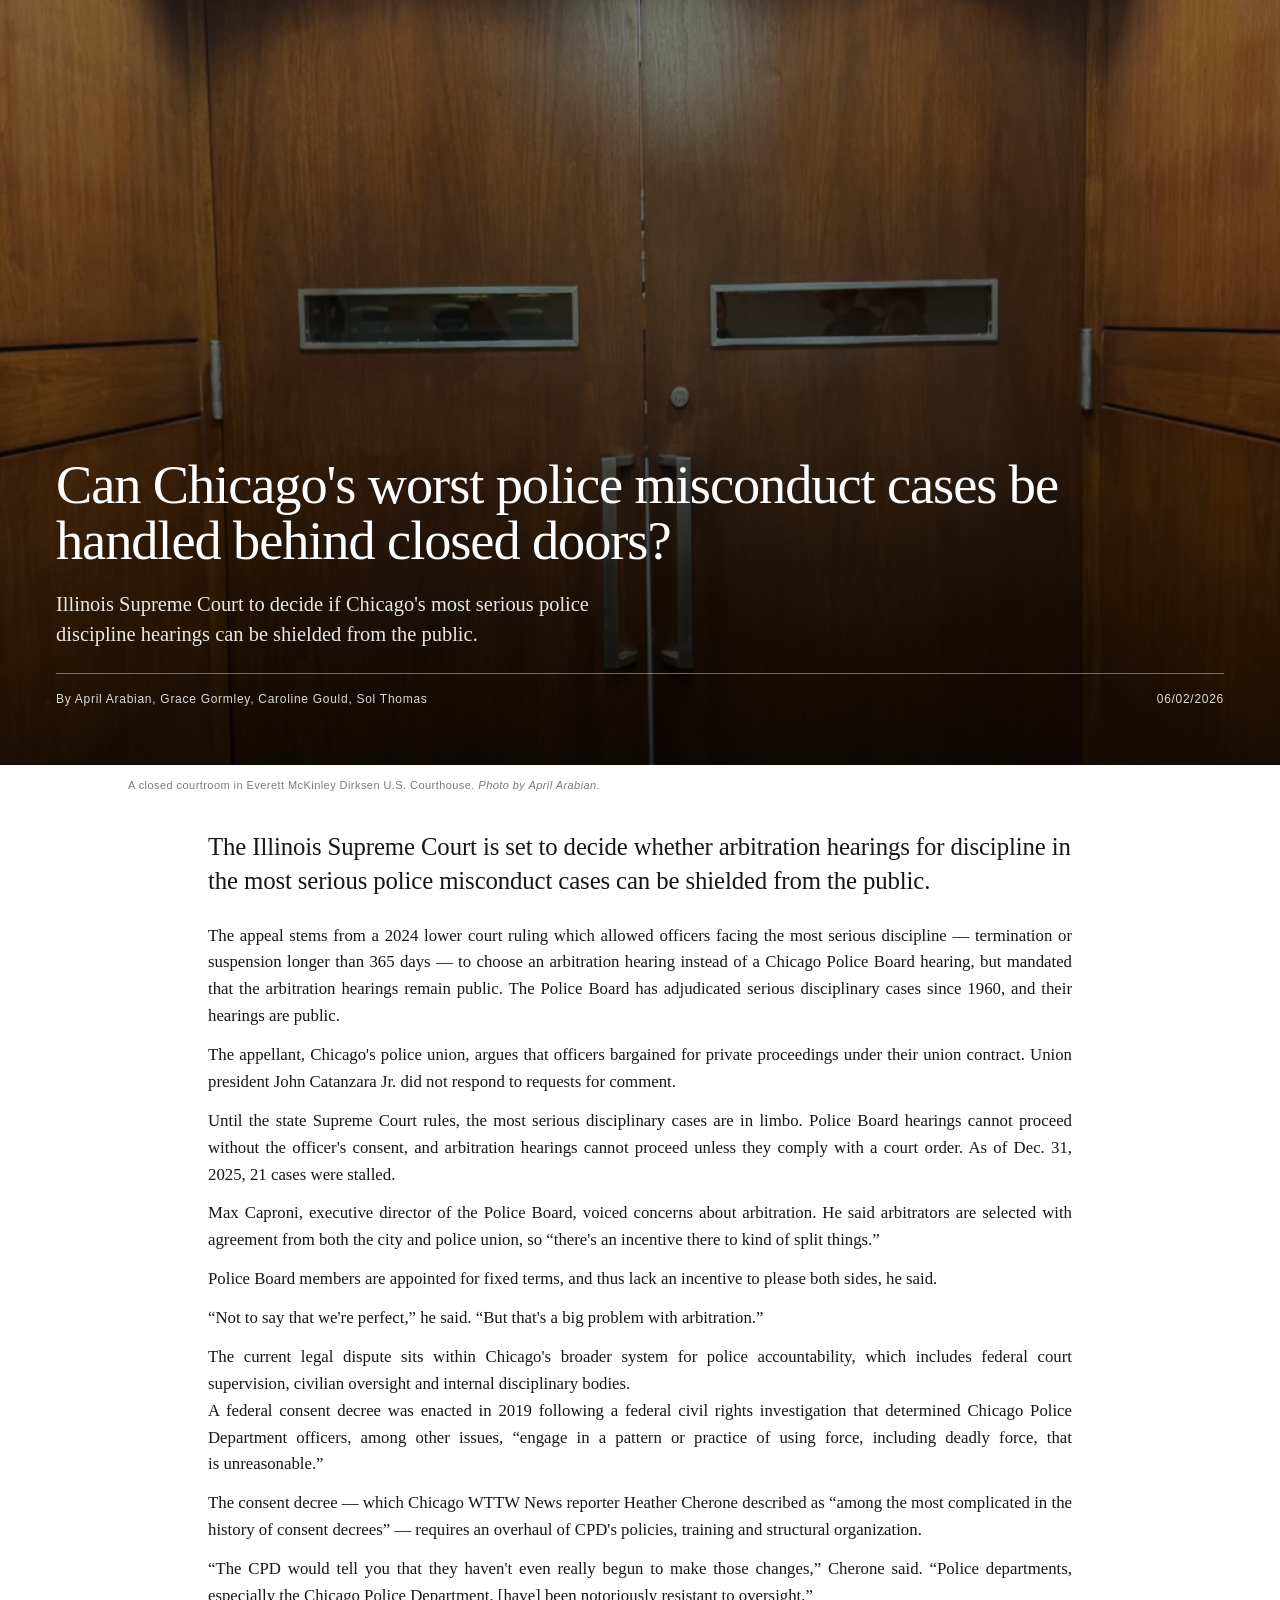
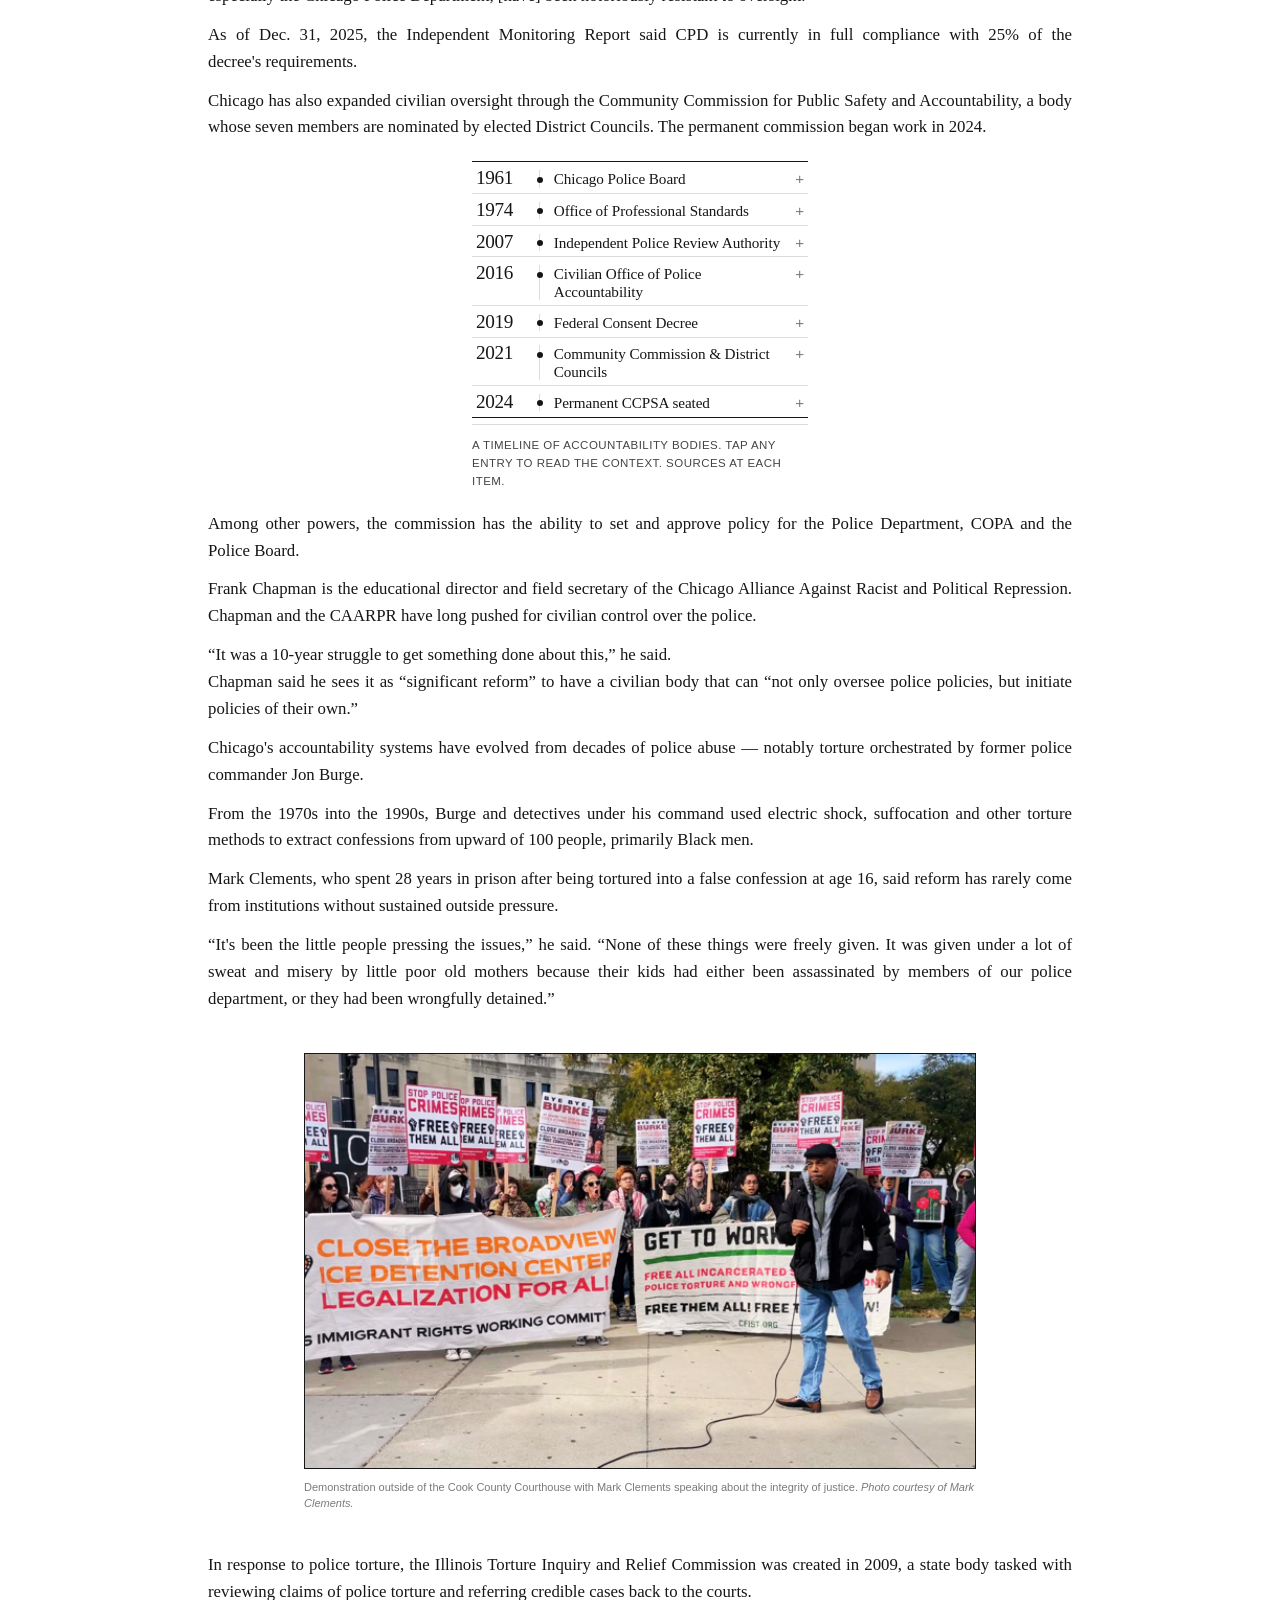
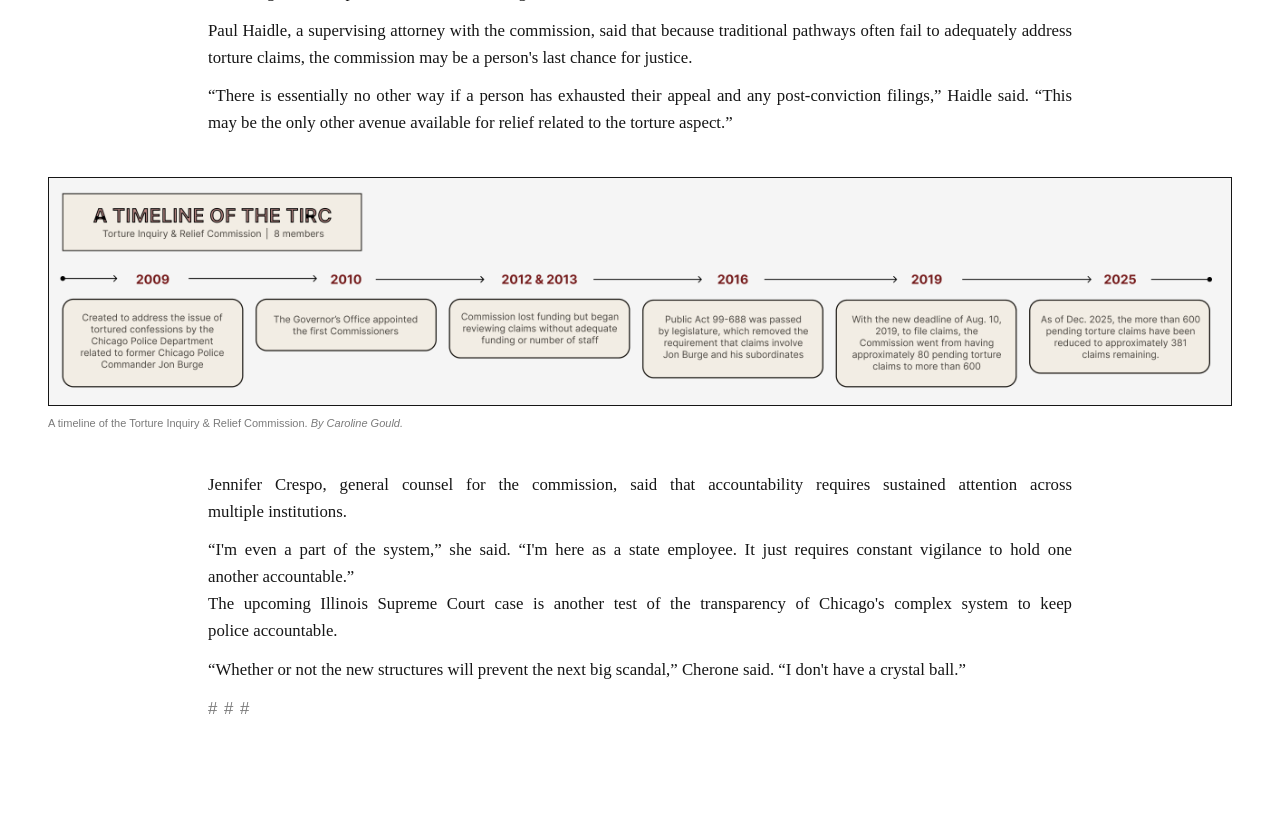
